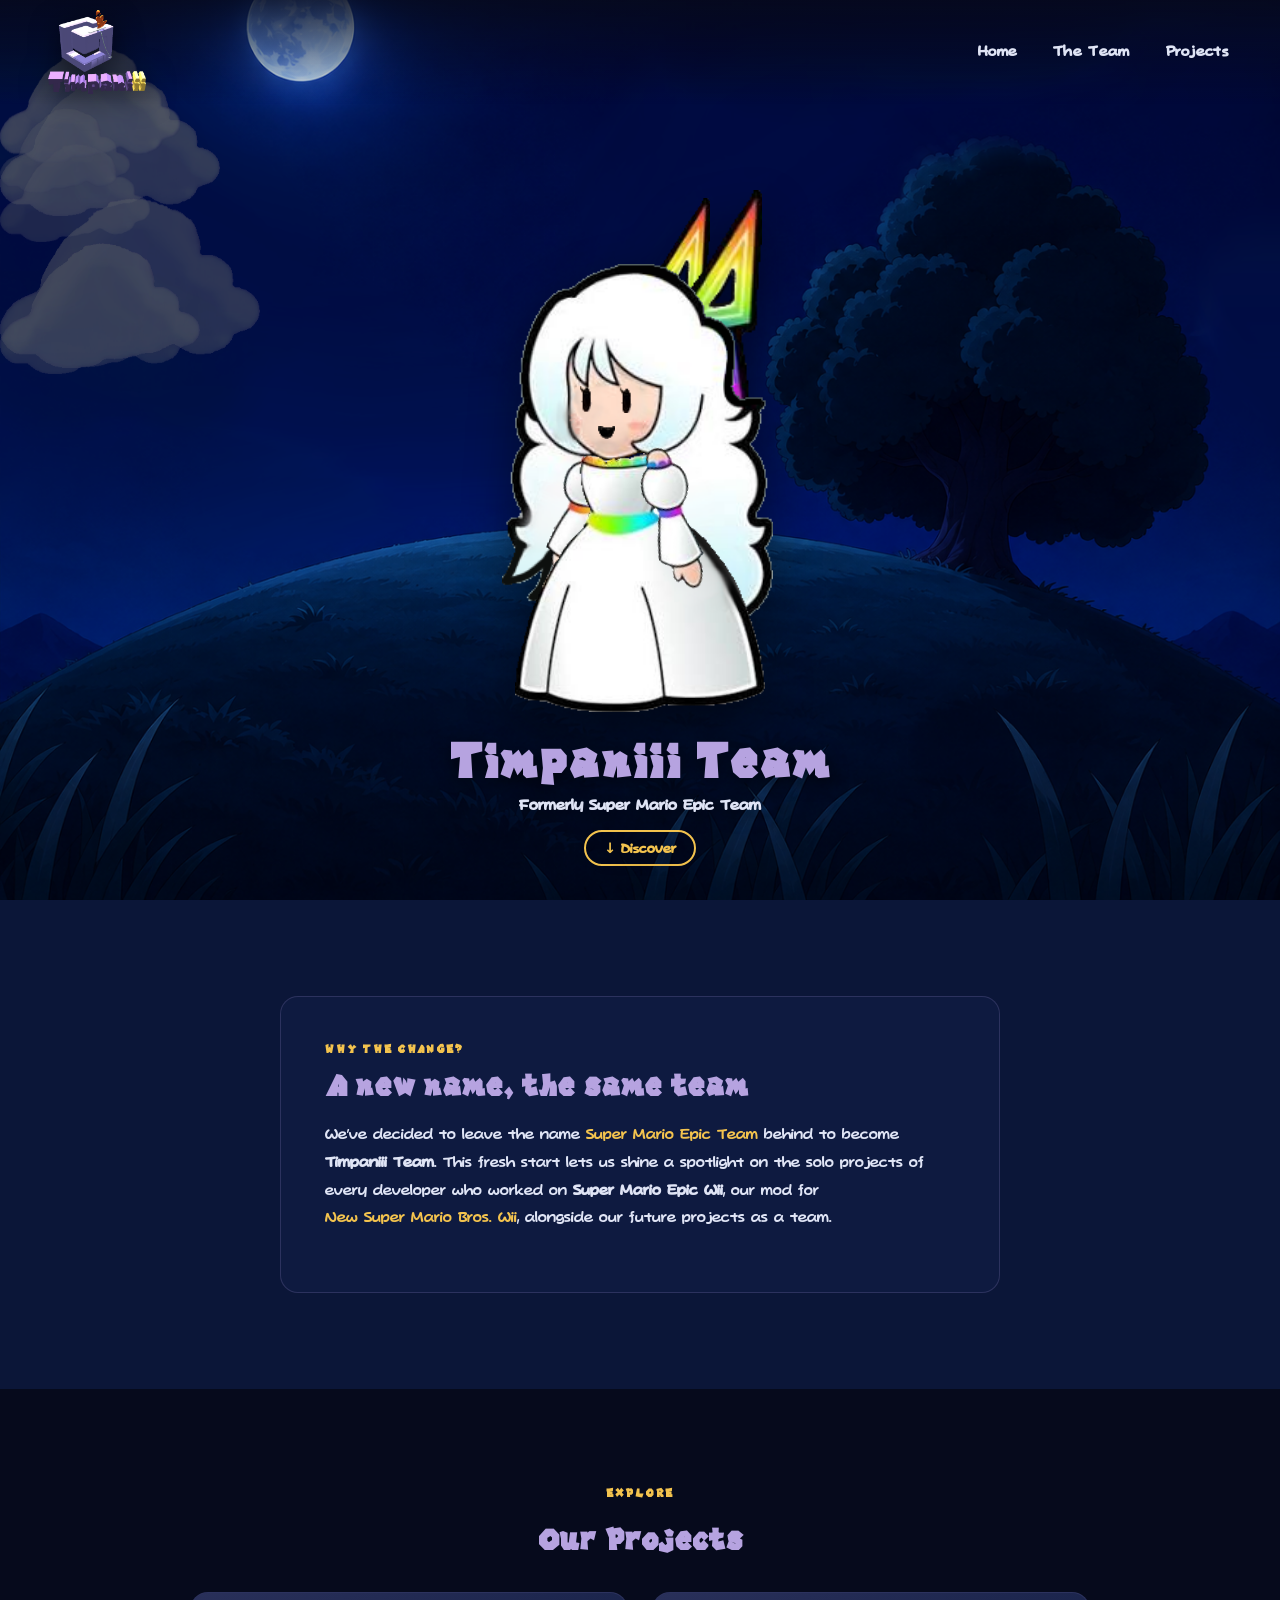
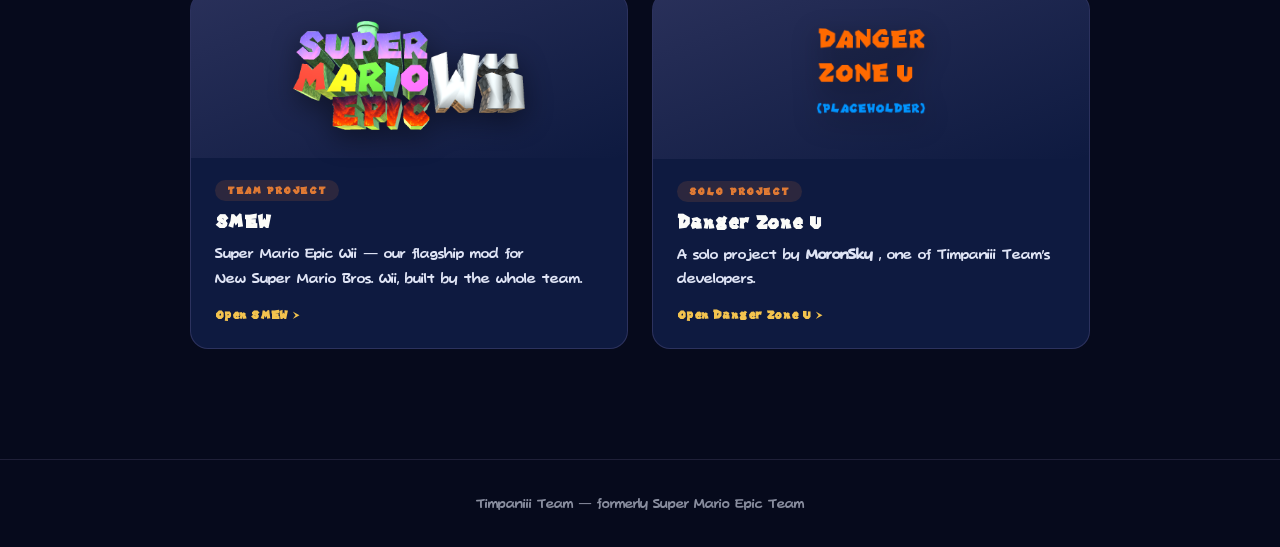
==== index.html @ 9e69f374 "First Commit" ====
<!DOCTYPE html>
<html lang="en">
<link rel="icon" href="assets/icon.png" type="image/png">
<head>
<meta charset="UTF-8">
<meta name="viewport" content="width=device-width, initial-scale=1.0, maximum-scale=1.0, minimum-scale=1.0, user-scalable=no, viewport-fit=cover">
<meta name="mobile-web-app-capable" content="yes">
<meta name="apple-mobile-web-app-capable" content="yes">
<meta name="apple-mobile-web-app-status-bar-style" content="black-translucent">
<meta name="theme-color" content="#060a1c">
<meta name="format-detection" content="telephone=no">
<title>Timpaniii Team — Formerly Super Mario Epic Team</title>
<link rel="stylesheet" href="style.css">
</head>
<body>

  <header class="topbar">
    <img class="topbar__logo" src="assets/output_1786301271598.png" alt="Timpaniii Team logo">
    <nav class="topbar__nav">
      <a href="#accueil">Home</a>
      <a href="#histoire">The Team</a>
      <a href="#projets">Projects</a>
    </nav>
  </header>

  <main>
    <section id="accueil" class="hero">
      <img class="hero__bg" src="assets/BKDROP__1_.png" alt="">

      <!-- Clouds -->
      <div class="cloud-layer" aria-hidden="true">
        <img class="cloud cloud--1" src="assets/CloudGX.png" alt="">
        <img class="cloud cloud--2" src="assets/CloudGX.png" alt="">
        <img class="cloud cloud--3" src="assets/CloudGX.png" alt="">
        <img class="cloud cloud--4" src="assets/CloudGX.png" alt="">
        <img class="cloud cloud--5" src="assets/CloudGX.png" alt="">
        <img class="cloud cloud--6" src="assets/CloudGX.png" alt="">
      </div>

      <!-- Wind particles: two original paths, edge to edge -->
      <!-- Path A: wide wave ending in a small curl, from bottom of screen upward -->
      <div class="wind-path wind-path--a" aria-hidden="true">
        <img class="particle" style="left:62.0%; top:108.0%; animation-delay:0.0s;" src="assets/AirParticle.png" alt="">
        <img class="particle" style="left:64.8%; top:100.2%; animation-delay:0.08s;" src="assets/AirParticle.png" alt="">
        <img class="particle" style="left:61.2%; top:92.4%; animation-delay:0.16s;" src="assets/AirParticle.png" alt="">
        <img class="particle" style="left:50.2%; top:84.6%; animation-delay:0.24s;" src="assets/AirParticle.png" alt="">
        <img class="particle" style="left:37.4%; top:76.8%; animation-delay:0.32s;" src="assets/AirParticle.png" alt="">
        <img class="particle" style="left:30.1%; top:69.0%; animation-delay:0.4s;" src="assets/AirParticle.png" alt="">
        <img class="particle" style="left:30.6%; top:61.2%; animation-delay:0.48s;" src="assets/AirParticle.png" alt="">
        <img class="particle" style="left:34.4%; top:53.4%; animation-delay:0.56s;" src="assets/AirParticle.png" alt="">
        <img class="particle" style="left:34.2%; top:45.6%; animation-delay:0.64s;" src="assets/AirParticle.png" alt="">
        <img class="particle" style="left:26.1%; top:37.8%; animation-delay:0.72s;" src="assets/AirParticle.png" alt="">
        <img class="particle" style="left:13.2%; top:30.0%; animation-delay:0.8s;" src="assets/AirParticle.png" alt="">
        <img class="particle" style="left:5.1%; top:20.5%; animation-delay:0.88s;" src="assets/AirParticle.png" alt="">
        <img class="particle" style="left:6.2%; top:16.4%; animation-delay:0.96s;" src="assets/AirParticle.png" alt="">
        <img class="particle" style="left:13.9%; top:9.9%; animation-delay:1.04s;" src="assets/AirParticle.png" alt="">
        <img class="particle" style="left:19.5%; top:0.2%; animation-delay:1.12s;" src="assets/AirParticle.png" alt="">
        <img class="particle" style="left:17.9%; top:-10.1%; animation-delay:1.2s;" src="assets/AirParticle.png" alt="">
        <img class="particle" style="left:12.3%; top:-18.4%; animation-delay:1.28s;" src="assets/AirParticle.png" alt="">
        <img class="particle" style="left:8.9%; top:-24.6%; animation-delay:1.36s;" src="assets/AirParticle.png" alt="">
      </div>
      <!-- Path B: tighter zigzag ribbon, from bottom-right to top-right, past the tree -->
      <div class="wind-path wind-path--b" aria-hidden="true">
        <img class="particle" style="left:111.0%; top:108.0%; animation-delay:0.04s;" src="assets/AirParticle.png" alt="">
        <img class="particle" style="left:104.5%; top:99.7%; animation-delay:0.12s;" src="assets/AirParticle.png" alt="">
        <img class="particle" style="left:98.1%; top:91.4%; animation-delay:0.2s;" src="assets/AirParticle.png" alt="">
        <img class="particle" style="left:91.6%; top:83.1%; animation-delay:0.28s;" src="assets/AirParticle.png" alt="">
        <img class="particle" style="left:85.1%; top:74.9%; animation-delay:0.36s;" src="assets/AirParticle.png" alt="">
        <img class="particle" style="left:86.5%; top:66.6%; animation-delay:0.44s;" src="assets/AirParticle.png" alt="">
        <img class="particle" style="left:90.4%; top:58.3%; animation-delay:0.52s;" src="assets/AirParticle.png" alt="">
        <img class="particle" style="left:94.3%; top:50.0%; animation-delay:0.6s;" src="assets/AirParticle.png" alt="">
        <img class="particle" style="left:98.2%; top:41.7%; animation-delay:0.68s;" src="assets/AirParticle.png" alt="">
        <img class="particle" style="left:96.8%; top:33.4%; animation-delay:0.76s;" src="assets/AirParticle.png" alt="">
        <img class="particle" style="left:90.3%; top:25.1%; animation-delay:0.84s;" src="assets/AirParticle.png" alt="">
        <img class="particle" style="left:83.8%; top:16.9%; animation-delay:0.92s;" src="assets/AirParticle.png" alt="">
        <img class="particle" style="left:77.3%; top:8.6%; animation-delay:1.0s;" src="assets/AirParticle.png" alt="">
        <img class="particle" style="left:73.7%; top:0.3%; animation-delay:1.08s;" src="assets/AirParticle.png" alt="">
        <img class="particle" style="left:77.6%; top:-8.0%; animation-delay:1.16s;" src="assets/AirParticle.png" alt="">
      </div>

      <!-- Character: Timpani -->
      <div class="timpani" id="timpani" aria-label="Timpani, the team's mascot">
        <img class="timpani__wing timpani__wing--left"  id="wingLeft"  src="assets/TimpaniWing.png" alt="Butterfly hair clip">
        <img class="timpani__wing timpani__wing--right" id="wingRight" src="assets/TimpaniWing.png" alt="Butterfly hair clip">
		<img class="timpani__head" id="timpaniFace" src="assets/TimpaniHead.png" alt="Timpani's face">
        <img class="timpani__dress" src="assets/TimpaniDress.png" alt="">
        <img class="timpani__hand timpani__hand--left" id="handLeft" src="assets/TimpaniHandL.png" alt="">
        <img class="timpani__hand timpani__hand--right" src="assets/TimpaniHandR.png" alt="">
        <img class="timpani__eyes" id="timpaniEyes" src="assets/TimpaniEyes.png" alt="">
        <img class="timpani__mouth" id="timpaniMouth" src="assets/TimpaniMouth.png" alt="">
      </div>

      <div class="hero__caption">
        <h1>Timpaniii&nbsp;Team</h1>
        <p>Formerly <strong>Super&nbsp;Mario&nbsp;Epic&nbsp;Team</strong></p>
        <a class="scroll-cue" href="#histoire">↓ Discover</a>
      </div>
    </section>

    <section id="histoire" class="story">
      <div class="story__card">
        <span class="story__eyebrow">Why the change?</span>
        <h2>A new name, the same team</h2>
        <p>
          We've decided to leave the name <em>Super&nbsp;Mario&nbsp;Epic&nbsp;Team</em>
          behind to become <strong>Timpaniii&nbsp;Team</strong>. This fresh start lets us
          shine a spotlight on the solo projects of every developer who worked on
          <strong>Super&nbsp;Mario&nbsp;Epic&nbsp;Wii</strong>, our mod for
          <em>New&nbsp;Super&nbsp;Mario&nbsp;Bros.&nbsp;Wii</em>, alongside our future
          projects as a team.
        </p>
      </div>
    </section>

    <section id="projets" class="projects">
      <span class="story__eyebrow">Explore</span>
      <h2>Our Projects</h2>
      <div class="projects__grid">
        <a class="project-card" href="SMEW/SMEW.html">
          <div class="project-card__logo-wrap">
            <img class="project-card__logo" src="SMEW/TitleLogoNew.png" alt="Super Mario Epic Wii logo">
          </div>
          <div class="project-card__body">
            <span class="projects__tag">Team project</span>
            <h3>SMEW</h3>
            <p>Super Mario Epic Wii — our flagship mod for New&nbsp;Super&nbsp;Mario&nbsp;Bros.&nbsp;Wii, built by the whole team.</p>
            <span class="project-card__cta">Open SMEW →</span>
          </div>
        </a>
        <a class="project-card" href="DZU/DZU.html">
          <div class="project-card__logo-wrap">
            <img class="project-card__logo" src="DZU/TitleLogo.png" alt="Danger Zone U logo">
          </div>
          <div class="project-card__body">
            <span class="projects__tag">Solo project</span>
            <h3>Danger&nbsp;Zone&nbsp;U</h3>
            <p>A solo project by <strong>MoronSky</strong> , one of Timpaniii Team's developers.</p>
            <span class="project-card__cta">Open Danger Zone U →</span>
          </div>
        </a>
      </div>
    </section>
  </main>

  <footer class="site-footer">
    <p>Timpaniii Team — formerly Super Mario Epic Team</p>
  </footer>

  <script src="script.js" defer></script>
</body>
</html>
---- style.css ----
/* ===== Fonts ===== */
@font-face{
  font-family:'Paper Mario';
  src:url('assets/fonts/PaperMarioFont.ttf') format('truetype');
  font-display:swap;
}
@font-face{
  font-family:'Mario Script';
  src:url('assets/fonts/SuperMarioScript2Demo-Regular.ttf') format('truetype');
  font-display:swap;
}

/* ===== Design tokens ===== */
:root{
  --night-deep:   #060a1c;
  --night-mid:    #0b1638;
  --night-band:   #0e1a40;
  --moon-glow:    #d9e9fb;
  --cloud-slate:  #4b5170;
  --timpani-white:#fbfbf8;
  --lavender:     #b6a3e0;
  --lavender-deep:#463d7d;
  --gold:         #f3c34e;
  --coral:        #e07a34;
  --text-soft:    #dfe4f5;

  --font-display: 'Paper Mario', system-ui, sans-serif;
  --font-body:    'Mario Script', system-ui, sans-serif;
}

*{ box-sizing:border-box; }
html{ scroll-behavior:smooth; touch-action:manipulation; -webkit-text-size-adjust:100%; text-size-adjust:100%; }
body{
  margin:0;
  background:var(--night-deep);
  color:var(--text-soft);
  font-family:var(--font-body);
  overflow-x:hidden;
  touch-action:manipulation;
  overscroll-behavior-y:none;
}
img{ max-width:none; -webkit-user-drag:none; user-select:none; -webkit-touch-callout:none; }
h1,h2,h3{ font-family:var(--font-display); margin:0; }

@media (prefers-reduced-motion: reduce){
  *{ animation-duration:0.001ms !important; animation-iteration-count:1 !important; }
}

/* ===== Top bar ===== */
.topbar{
  position:fixed;
  top:0; left:0; right:0;
  z-index:50;
  display:flex;
  align-items:center;
  justify-content:space-between;
  padding:10px clamp(16px,4vw,48px);
  background:linear-gradient(to bottom, rgba(6,10,28,0.85), rgba(6,10,28,0));
  pointer-events:none;
}
.topbar__logo{
  height:clamp(56px,8vw,84px);
  width:auto;
  filter:drop-shadow(0 6px 14px rgba(0,0,0,0.55));
  pointer-events:auto;
}
.topbar__nav{
  display:flex;
  gap:clamp(14px,2.4vw,28px);
  pointer-events:auto;
}
.topbar__nav a{
  color:var(--text-soft);
  text-decoration:none;
  font-weight:700;
  font-size:0.95rem;
  letter-spacing:0.02em;
  padding:8px 4px;
  border-bottom:2px solid transparent;
  transition:border-color 0.2s ease, color 0.2s ease;
}
.topbar__nav a:hover,
.topbar__nav a:focus-visible{
  color:var(--gold);
  border-color:var(--gold);
}

/* ===== Hero ===== */
.hero{
  position:relative;
  width:100%;
  height:100svh;
  min-height:560px;
  overflow:hidden;
  display:flex;
  align-items:flex-end;
  justify-content:center;
}
.hero__bg{
  position:absolute;
  inset:0;
  width:100%;
  height:100%;
  object-fit:cover;
  object-position:center bottom;
  z-index:0;
}

/* Nuages */
.cloud-layer{
  position:absolute;
  inset:0;
  z-index:1;
  overflow:hidden;
  pointer-events:none;
}
.cloud{
  position:absolute;
  opacity:0.8;
  filter:blur(0.3px);
  will-change:transform;
}
.cloud--1{ top:8%;  width:220px; opacity:0.55; animation:driftRight 70s linear infinite; }
.cloud--2{ top:16%; width:150px; opacity:0.4;  animation:driftRight 95s linear infinite; animation-delay:-20s; }
.cloud--3{ top:5%;  width:180px; opacity:0.65; animation:driftLeft  60s linear infinite; animation-delay:-10s; }
.cloud--4{ top:22%; width:260px; opacity:0.5;  animation:driftRight 110s linear infinite; animation-delay:-55s; }
.cloud--5{ top:12%; width:130px; opacity:0.35; animation:driftLeft  80s linear infinite; animation-delay:-35s; }
.cloud--6{ top:27%; width:200px; opacity:0.45; animation:driftRight 85s linear infinite; animation-delay:-70s; }

@keyframes driftRight{
  from{ transform:translateX(-30vw); }
  to{   transform:translateX(130vw); }
}
@keyframes driftLeft{
  from{ transform:translateX(130vw); }
  to{   transform:translateX(-30vw); }
}

/* Particules de vent */
.wind-path{
  position:absolute;
  inset:0;
  z-index:2;
  pointer-events:none;
}
.particle{
  position:absolute;
  width:86px;
  height:86px;
  opacity:0;
  transform:translate(-50%,-50%) scale(1.0);
  animation-name:windPulse;
  animation-duration:0.5s;
  animation-timing-function:ease-in-out;
  animation-iteration-count:infinite;
}

@keyframes windPulse{
  0%   { opacity:0;   transform:translate(-50%,-50%) scale(0.35); }
  35%  { opacity:1;   transform:translate(-50%,-50%) scale(1);    }
  100% { opacity:0;   transform:translate(-50%,-50%) scale(0.55); }
}

/* ===== Timpani (personnage) ===== */
.timpani{
  position:absolute;
  left:50%;
  bottom:28%;
  width:340px;
  height:420px;
  transform:translateX(-50%);
  transform-origin:bottom center;
  z-index:3;
  filter:drop-shadow(0 18px 24px rgba(0,0,0,0.45));
  animation:timpaniIdle 4.6s ease-in-out infinite;
}
.timpani img{ position:absolute; }

/* Animation debout : léger balancement + respiration, en boucle */
@keyframes timpaniIdle{
  0%,100%{ transform:translateX(-50%) translateY(0)    rotate(0deg);   }
  25%    { transform:translateX(-50%) translateY(-4px)  rotate(-0.7deg); }
  50%    { transform:translateX(-50%) translateY(-7px)  rotate(0deg);   }
  75%    { transform:translateX(-50%) translateY(-4px)  rotate(0.7deg); }
}

/* Easter egg : petit sursaut espiègle déclenché aléatoirement */
@keyframes timpaniEgg{
  0%   { transform:translateX(-50%) translateY(0)    rotate(0deg)  scale(1);    }
  25%  { transform:translateX(-50%) translateY(-24px) rotate(-7deg) scale(1.04); }
  45%  { transform:translateX(-50%) translateY(-28px) rotate(6deg)  scale(1.04); }
  70%  { transform:translateX(-50%) translateY(-2px)  rotate(-3deg) scale(1);    }
  100% { transform:translateX(-50%) translateY(0)    rotate(0deg)  scale(1);    }
}
.timpani.timpani--egg{ animation:timpaniEgg 1.1s ease-in-out 1; }

.timpani__wing{
  width:80px;
  height:auto;
  z-index:2;
  opacity:1;
  cursor:pointer;
  pointer-events:auto;
}
.timpani__wing--right{
  top:-38px;
  left:196px;
  width:96px;
  transform-origin:bottom center;
  animation:flapRight 3.4s ease-in-out infinite;
}
.timpani__wing--left{
  top:-30px;
  left:164px;
  width:76px;
  transform-origin:bottom center;
  animation:flapLeft 3.4s ease-in-out infinite;
}
@keyframes flapRight{
  0%,100%{ transform:rotate(-6deg); }
  50%    { transform:rotate(-1deg); }
}
@keyframes flapLeft{
  0%,100%{
	  transform:scaleX(-1)
	  rotate(28deg);
  }
  50%    {
	  transform:scaleX(-0.6)
	  rotate(20deg);
  }
}
/* Battement rapide au clic sur la barrette */
@keyframes flapRightFast{
  0%,100%{ transform:scaleX(1) rotate(-6deg); }
  50%    { transform:scaleX(0.6) rotate(16deg); }
}
@keyframes flapLeftFast{
  0%,100%{ transform:scaleX(-1) rotate(28deg); }
  50%    { transform:scaleX(-0.6) rotate(6deg);  }
}
.timpani__wing--right.wing--fast{ animation:flapRightFast 0.26s ease-in-out infinite; }
.timpani__wing--left.wing--fast { animation:flapLeftFast  0.26s ease-in-out infinite; }

.timpani__dress{
  width:250px;
  left:45px;
  top:225px;
  z-index:3;
}

.timpani__hand--left{
  width:48px;
  left:160px;
  top:220px;
  z-index:3;
  transform:rotate(-15deg);
  transform-origin:top center;
}
.timpani__hand--right{
  width:50px;
  left:100px;
  top:230px;
  transform:rotate(15deg);
  z-index:2;
  transform-origin:top center;
}
/* Salut : main droite levée qui s'agite */
@keyframes waveHand{
  0%   { transform:rotate(-15deg)  translate(0,0);      }
  15%  { transform:rotate(-175deg) translate(-6px,-18px); }
  30%  { transform:rotate(-130deg) translate(-8px,-12px); }
  45%  { transform:rotate(-170deg) translate(-8px,-18px); }
  60%  { transform:rotate(-130deg) translate(-8px,-12px); }
  78%  { transform:rotate(-165deg) translate(-8px,-18px); }
  100% { transform:rotate(-15deg)  translate(0,0);      }
}

.timpani__hand--left.wave{
  animation:waveHand 1.5s ease-in-out 1;
}

.timpani__head{
  width:271px;
  left:32px;
  top:36px;
  z-index:2;
  cursor:pointer;
  pointer-events:auto;
}

.timpani__eyes{
  width:52px;
  left:110px;
  top:158px;
  z-index:5;
  transform-origin:center;
  animation:timpaniBlink 3.6s ease-in-out infinite;
  pointer-events:none;
}
@keyframes timpaniBlink{
  0%, 88%, 100% { transform:scaleY(1);    }
  92%           { transform:scaleY(0.1);  }
  96%           { transform:scaleY(1);    }
}
.timpani__mouth{
  width:17px;
  left:128px;
  top:198px;
  z-index:5;
  transform-origin:center;
  animation:timpaniMouth 4.6s ease-in-out infinite;
  pointer-events:none;
}
@keyframes timpaniMouth{
  0%,100%{ transform:scaleY(0.3);    }
  50%    { transform:scaleY(0.325); }
}

/* Bouche qui s'ouvre quand elle salue (clic sur le visage) */
@keyframes mouthTalk{
  0%   { transform:scaleY(0.3); }
  20%  { transform:scaleY(1);   }
  45%  { transform:scaleY(0.55);}
  65%  { transform:scaleY(1);   }
  100% { transform:scaleY(0.3); }
}
.timpani__mouth.talk{
  animation:mouthTalk 1.5s ease-in-out 1;
}

/* Légende du héros */
.hero__caption{
  position:relative;
  z-index:4;
  text-align:center;
  color:var(--timpani-white);
  padding-bottom:34px;
  text-shadow:0 4px 18px rgba(0,0,0,0.6);
}
.hero__caption h1{
  font-size:clamp(2.2rem,6vw,3.4rem);
  color:var(--lavender);
  letter-spacing:0.02em;
}
.hero__caption p{
  margin:6px 0 18px;
  font-weight:700;
  font-size:1rem;
  color:var(--text-soft);
}
.scroll-cue{
  color:var(--gold);
  text-decoration:none;
  font-weight:800;
  font-size:0.9rem;
  border:2px solid var(--gold);
  border-radius:999px;
  padding:8px 18px;
  display:inline-block;
  transition:transform 0.2s ease, background 0.2s ease;
}
.scroll-cue:hover{ background:var(--gold); color:var(--night-deep); transform:translateY(-2px); }

/* ===== Story section ===== */
.story{
  background:var(--night-mid);
  padding:clamp(48px,9vw,96px) clamp(20px,6vw,64px);
  display:flex;
  justify-content:center;
}
.story__card{
  max-width:720px;
  background:var(--night-band);
  border:1px solid rgba(182,163,224,0.18);
  border-radius:18px;
  padding:clamp(28px,4vw,44px);
}
.story__eyebrow{
  display:inline-block;
  font-family:var(--font-display);
  font-weight:600;
  color:var(--gold);
  font-size:0.8rem;
  letter-spacing:0.14em;
  text-transform:uppercase;
  margin-bottom:10px;
}
.story h2{
  font-size:clamp(1.5rem,3vw,2.1rem);
  color:var(--lavender);
  margin-bottom:16px;
}
.story p{
  font-size:1.02rem;
  line-height:1.7;
  color:var(--text-soft);
}
.story em{ color:var(--gold); font-style:normal; }

/* ===== Projects section ===== */
.projects{
  background:var(--night-deep);
  padding:clamp(48px,9vw,96px) clamp(20px,6vw,64px) clamp(64px,10vw,110px);
  text-align:center;
}
.projects h2{
  font-size:clamp(1.5rem,3vw,2.1rem);
  color:var(--lavender);
  margin:10px 0 34px;
}
.projects__grid{
  display:grid;
  grid-template-columns:repeat(auto-fit,minmax(280px,1fr));
  gap:24px;
  max-width:900px;
  margin:0 auto;
}
.project-card{
  display:flex;
  flex-direction:column;
  background:var(--night-band);
  border:1px solid rgba(182,163,224,0.18);
  border-radius:18px;
  overflow:hidden;
  text-align:left;
  text-decoration:none;
  color:inherit;
  transition:transform 0.22s ease, border-color 0.22s ease, box-shadow 0.22s ease;
}
.project-card:hover,
.project-card:focus-visible{
  transform:translateY(-6px);
  border-color:rgba(243,195,78,0.55);
  box-shadow:0 16px 32px rgba(0,0,0,0.35);
}
.project-card__logo-wrap{
  display:flex;
  align-items:center;
  justify-content:center;
  background:linear-gradient(160deg, rgba(182,163,224,0.16), rgba(6,10,28,0));
  padding:28px 20px;
  min-height:140px;
}
.project-card__logo{
  max-width:100%;
  max-height:110px;
  width:auto;
  height:auto;
  filter:drop-shadow(0 8px 14px rgba(0,0,0,0.45));
}
.project-card__body{
  padding:22px 24px 26px;
  display:flex;
  flex-direction:column;
  gap:8px;
}
.project-card__body h3{
  font-size:1.3rem;
  color:var(--timpani-white);
  letter-spacing:0.02em;
}
.project-card__body p{
  margin:0;
  line-height:1.6;
  color:var(--text-soft);
  font-size:0.96rem;
}
.project-card__cta{
  margin-top:8px;
  font-family:var(--font-display);
  font-weight:600;
  font-size:0.85rem;
  letter-spacing:0.03em;
  color:var(--gold);
}
.projects__tag{
  display:inline-block;
  font-family:var(--font-display);
  font-size:0.72rem;
  font-weight:600;
  letter-spacing:0.1em;
  text-transform:uppercase;
  color:var(--coral);
  background:rgba(224,122,52,0.14);
  border-radius:999px;
  padding:4px 12px;
  width:fit-content;
}

/* ===== Footer ===== */
.site-footer{
  background:var(--night-deep);
  border-top:1px solid rgba(182,163,224,0.14);
  padding:22px;
  text-align:center;
  font-size:0.85rem;
  color:rgba(223,228,245,0.6);
}

/* ===== Responsive ===== */
@media (max-width:640px){
  .topbar__nav{ display:none; }
  .timpani{ width:240px; height:340px; }
  .timpani__wing--right{ width:68px; top:-26px; left:138px; }
  .timpani__wing--left{ width:60px; top:20px; left:158px; }
  .timpani__dress{ width:176px; left:32px; top:158px; }
  .timpani__head{ width:168px; left:36px; top:10px; }
  .timpani__hand--left{ width:34px; left:44px; top:236px; }
  .timpani__hand--right{ width:36px; left:164px; top:232px; }
  .timpani__eyes{ width:37px; left:101px; top:120px; }
  .timpani__mouth{ width:12px; left:113px; top:147px; }
  .particle{ width:18px; height:18px; }
}
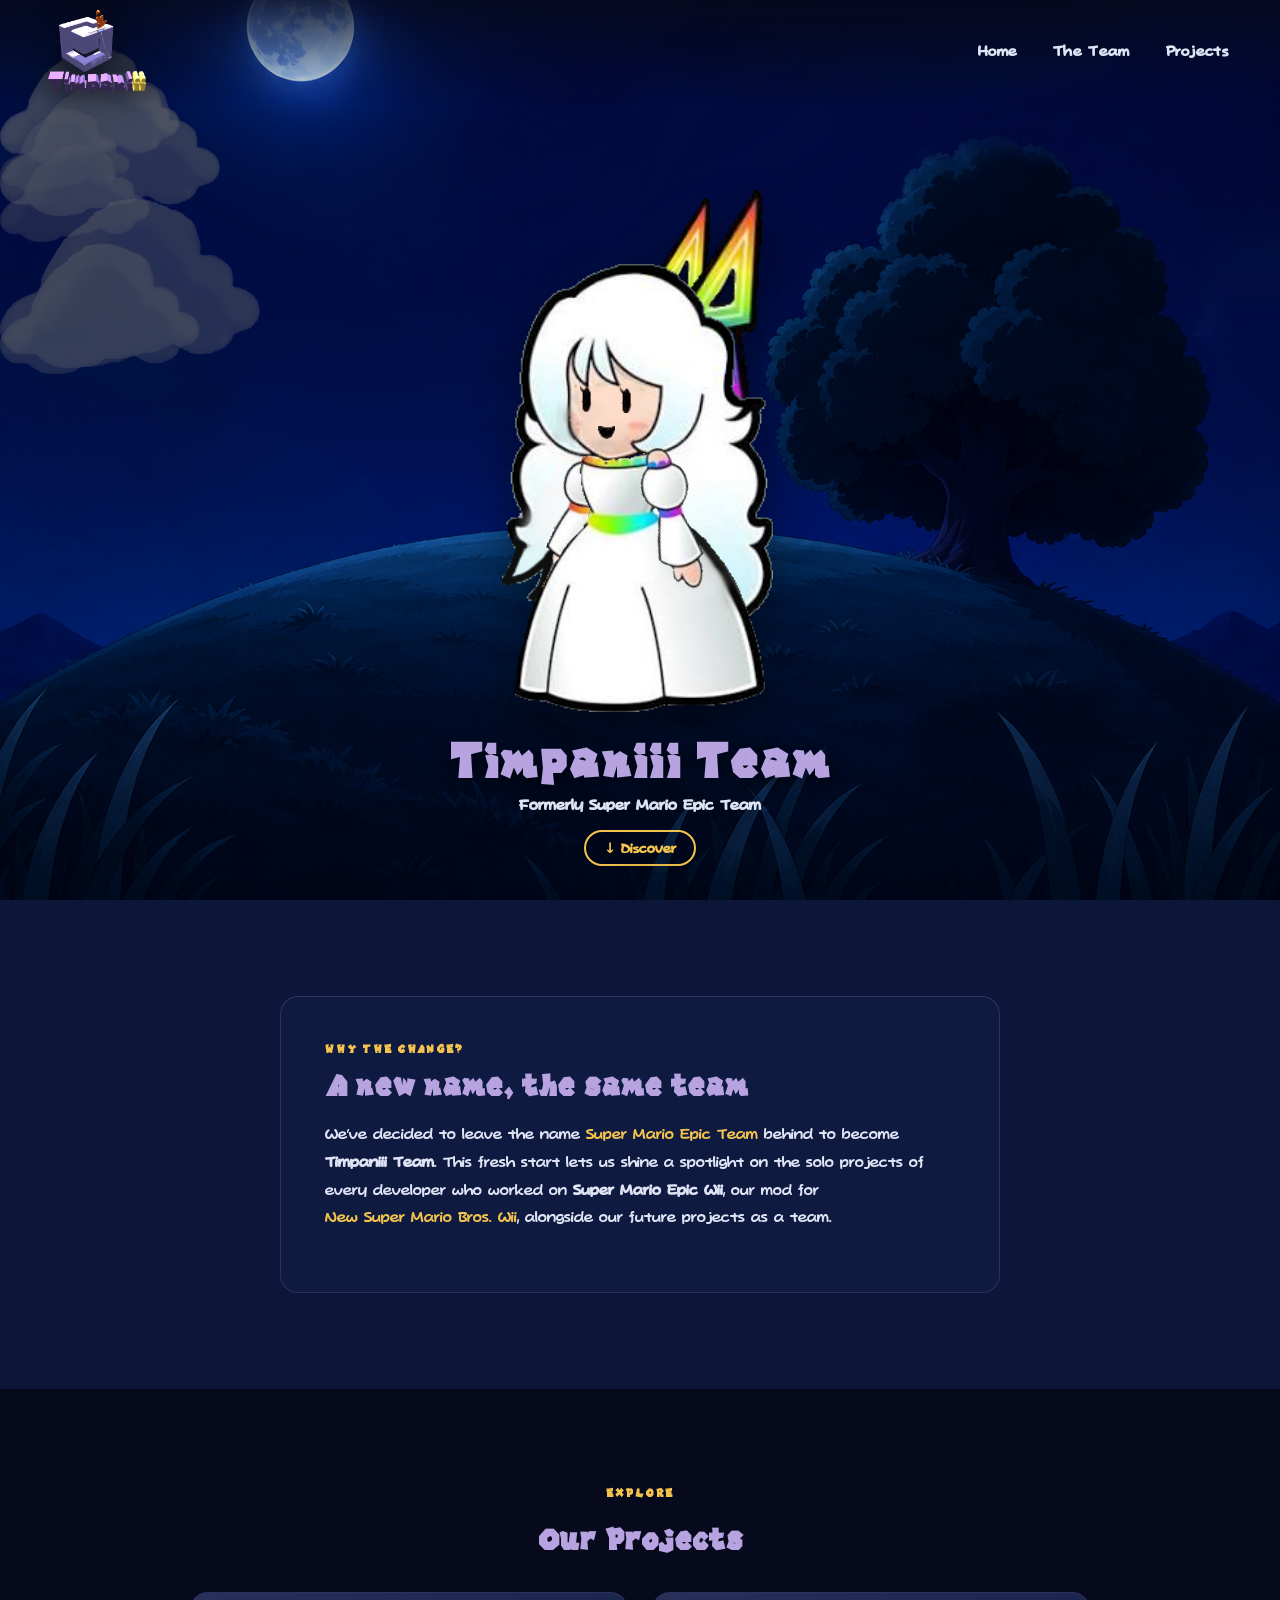
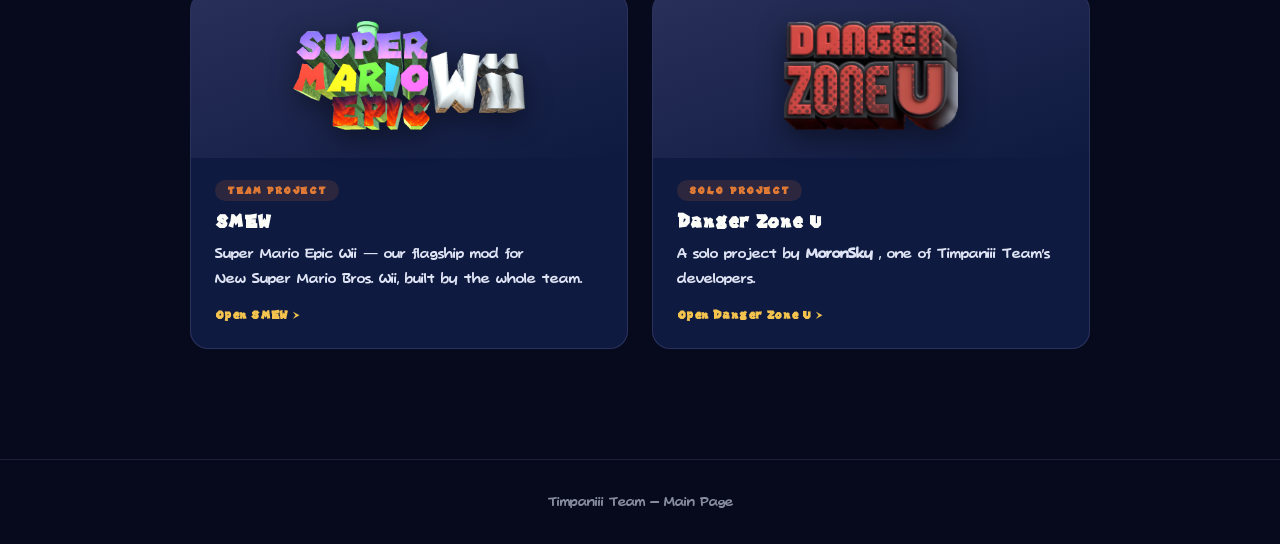
==== commit e404455f: "Added Even More + DZU Update" ====
--- a/index.html
+++ b/index.html
@@ -9,7 +9,10 @@
 <meta name="apple-mobile-web-app-status-bar-style" content="black-translucent">
 <meta name="theme-color" content="#060a1c">
 <meta name="format-detection" content="telephone=no">
-<title>Timpaniii Team — Formerly Super Mario Epic Team</title>
+<meta name="description" content="Timpaniii's official website. Play our mod & SMEW Devs' solo projects for free." />
+<meta name="keywords" content="Super Mario, Epic Team, mod, Mario Wii, fan game, Timpaniii, Super Paper Mario Team, Paper Mario, New Super Mario Bros. Wii, Best ROM Hacks" />
+<meta name="author" content="Timpaniii Team" />
+<title>Timpaniii Team - Main Page</title>
 <link rel="stylesheet" href="style.css">
 </head>
 <body>
@@ -143,7 +146,7 @@
   </main>
 
   <footer class="site-footer">
-    <p>Timpaniii Team — formerly Super Mario Epic Team</p>
+    <p>Timpaniii Team - Main Page</p>
   </footer>
 
   <script src="script.js" defer></script>
